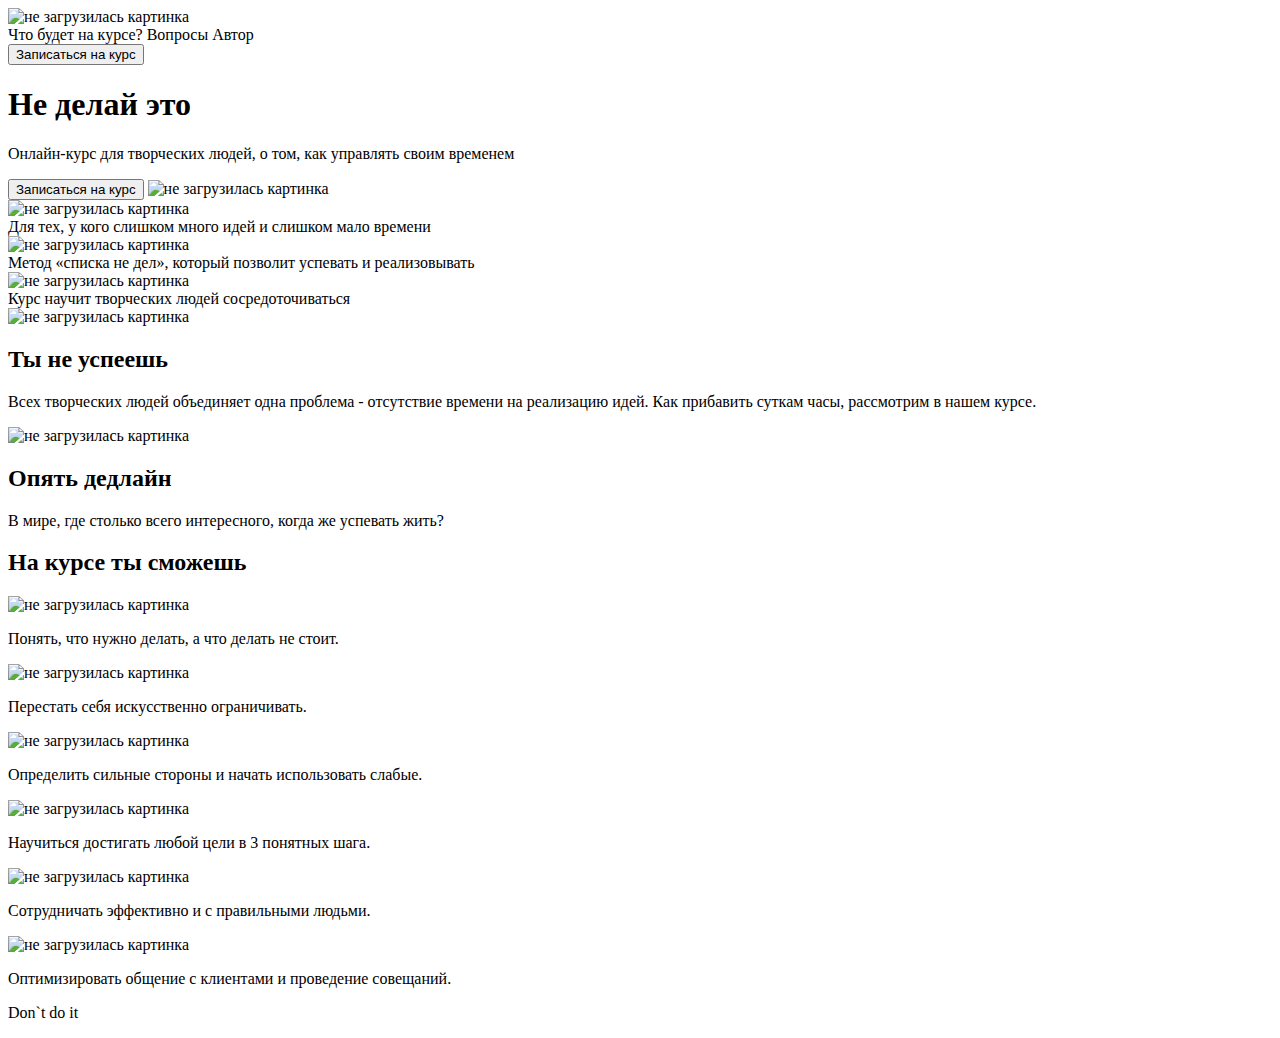
==== LW6/index.html @ 1d2e3273 "Add files via upload" ====
﻿<!DOCTYPE html>
<html lang="en">
<head>
  <link rel="stylesheet" href="css/style.css">
  <link href="https://fonts.googleapis.com/css2?family=Montserrat:wght@500;600;700&family=Roboto&family=Roboto+Condensed&display=swap" rel="stylesheet">
  <meta charset="UTF-8">
  <title>Document</title>
</head>
<body>
  <header class="header"> 
    <div class="review">
      <img class="review__image-dont" src="images/Do_not_do_it.png" alt="не загрузилась картинка"/>
      <div class="links">
        <a class="links__link-review">Что будет на курсе?</a>
        <a class="links__link-review">Вопросы</a>
        <a class="links__link-review">Автор</a>
      </div>
      <button class="review__target">Записаться на курс</button>
    </div>  
    <div class="main"> 
      <h1 class="main__title">Не <span class="main__title_focus">делай</span> это</h1>    
      <p class="main__subtitle">Онлайн-курс для творческих людей, о том, как управлять своим временем </p>
      <button class="main__target">Записаться на курс</button>
      <img class="main__image-done" src="images/Done.png" alt="не загрузилась картинка"/>
    </div>      
    <div class="description">
      <div class="description__section">
        <img class="description__image" src="images/Watch.png" alt="не загрузилась картинка"/>
        <div class="description__text">Для тех, у кого слишком много идей и слишком мало времени</div> 
      </div>
      <div class="description__section">
        <img class="description__image" src="images/Book.png" alt="не загрузилась картинка"/>
        <div class="description__text">Метод «списка не дел», который позволит успевать и реализовывать</div> 
      </div>
      <div class="description__section">
        <img class="description__image" src="images/Target.png" alt="не загрузилась картинка"/>
        <div class="description__text">Курс научит творческих людей сосредоточиваться</div> 
      </div>   
    </div>
  </header>  
  <article class="article-reasons">
    <img class="article-reasons__image-finances" src="images/Finances.png" alt="не загрузилась картинка"/>
    <div class="article-reasons__text">
      <h2 class="article-reasons__title">Ты не успеешь</h2>
      <p class="article-reasons__subtitle">Всех творческих людей объединяет одна проблема - отсутствие времени на реализацию идей. Как прибавить суткам часы, рассмотрим в нашем курсе.</p>  
    </div>
    <img class="article-reasons__image-mind" src="images/mind.png" alt="не загрузилась картинка"/>
    <div class="article-reasons__text">
      <h2 class="article-reasons__title">Опять дедлайн</h2>
      <p class="article-reasons__subtitle">В мире, где столько всего интересного, когда же успевать жить?</p>
    </div>  
  </article> 
  <article class="article-opportunities"> 
    <h2 class="article-opportunities__title">На курсе ты <span class="article-opportunities__title_focus">сможешь</span></h2>
    <div class="tickets">
      <div class="ticket">
        <img class="ticket__image" src="images/One_finger.png" alt="не загрузилась картинка"/>
        <p class="ticket__text">Понять, что нужно делать, а что делать не стоит.</p>  
      </div>  
      <div class="ticket">
        <img class="ticket__image" src="images/Two_fingers.png" alt="не загрузилась картинка"/>
        <p class="ticket__text">Перестать себя искусственно ограничивать.</p>  
      </div> 
      <div class="ticket">
        <img class="ticket__image" src="images/Three_fingers.png" alt="не загрузилась картинка"/>
        <p class="ticket__text">Определить сильные стороны и начать использовать слабые.</p>  
      </div>
      <div class="ticket">
        <img class="ticket__image" src="images/Four_fingers.png" alt="не загрузилась картинка"/>
        <p class="ticket__text">Научиться достигать любой цели в 3 понятных шага.</p>  
      </div>
      <div class="ticket">
        <img class="ticket__image" src="images/Five_fingers.png" alt="не загрузилась картинка"/>
        <p class="ticket__text">Сотрудничать эффективно и с правильными людьми.</p>  
      </div>
      <div class="ticket">
        <img class="ticket__image" src="images/Three_fingers_alternative.png" alt="не загрузилась картинка"/>
        <p class="ticket__text">Оптимизировать общение с клиентами и проведение совещаний.</p>  
      </div> 
    </div>    
  </article>
  <footer class="footer">
    <div class="footer__content">
      <p class="footer__text">Don`t <span class="footer__text_focus">do</span> it</p>
    </div>
  </footer>  
</body>
</html>
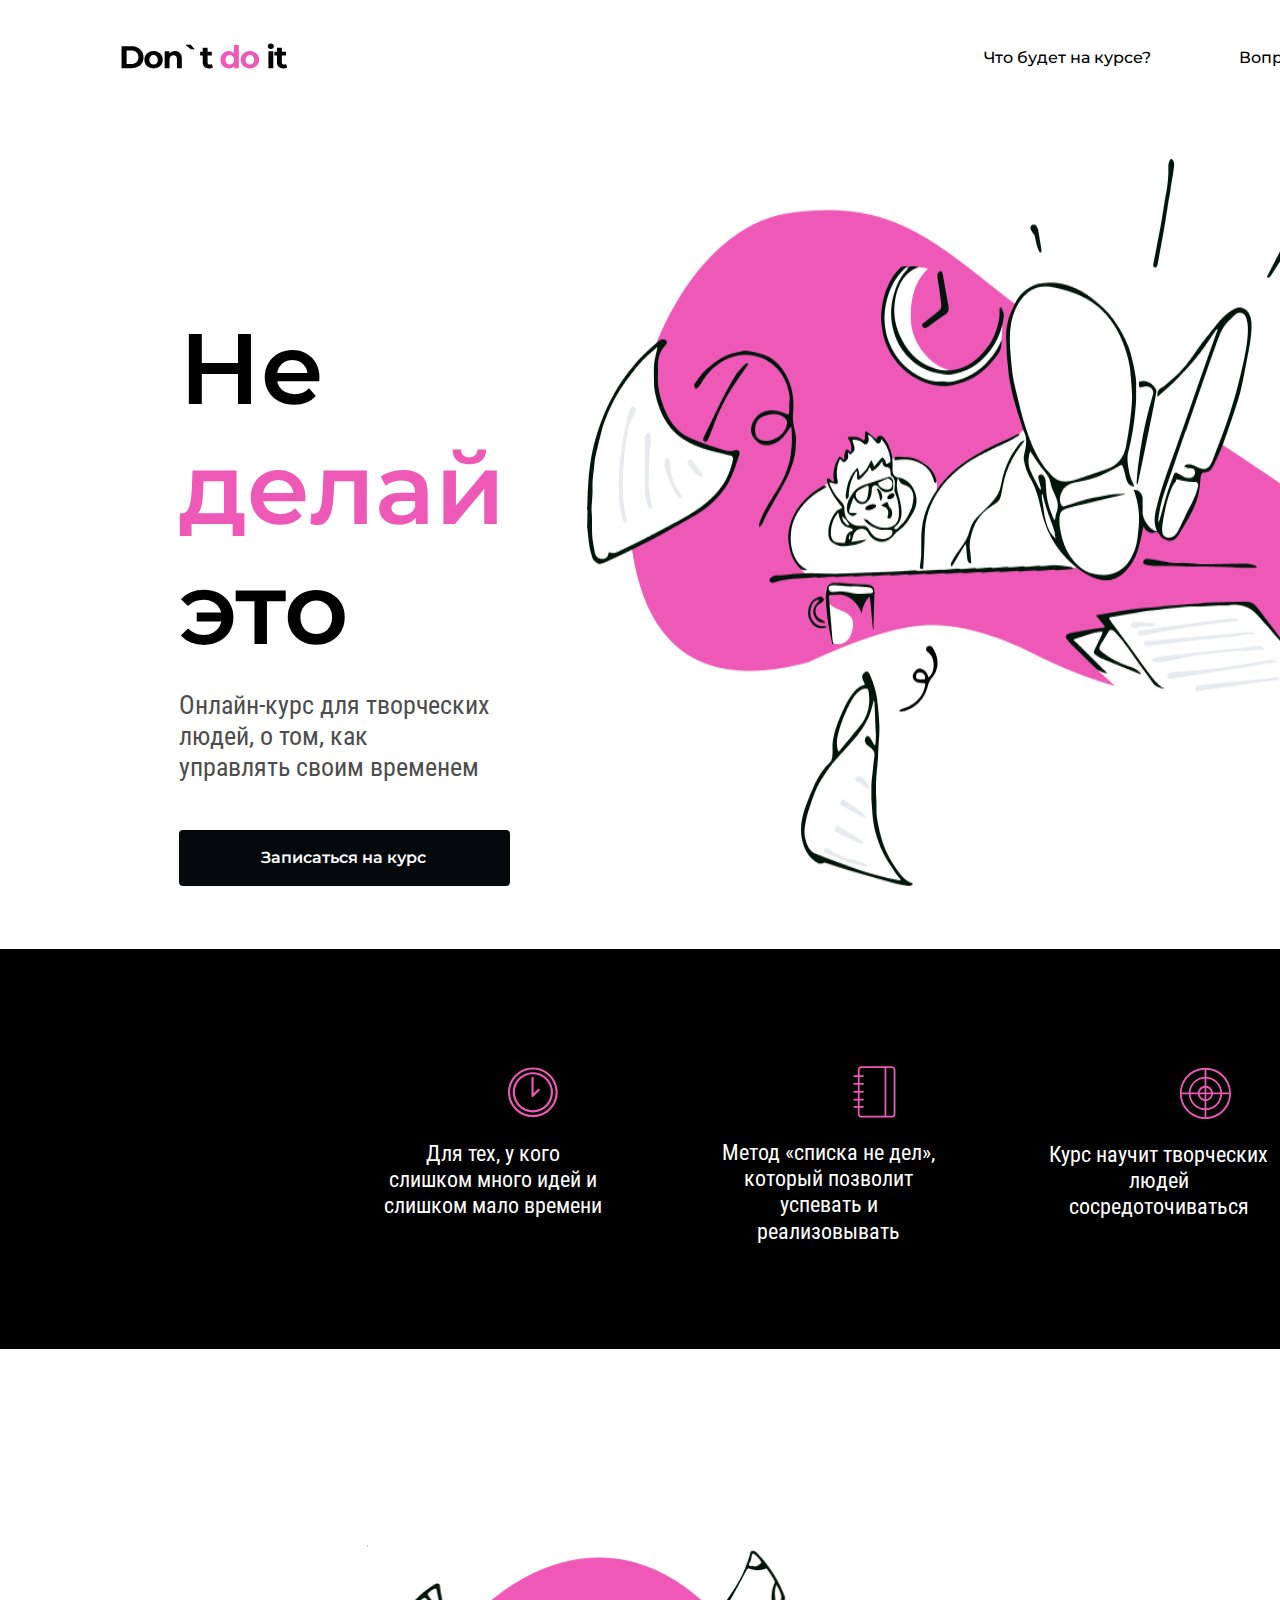
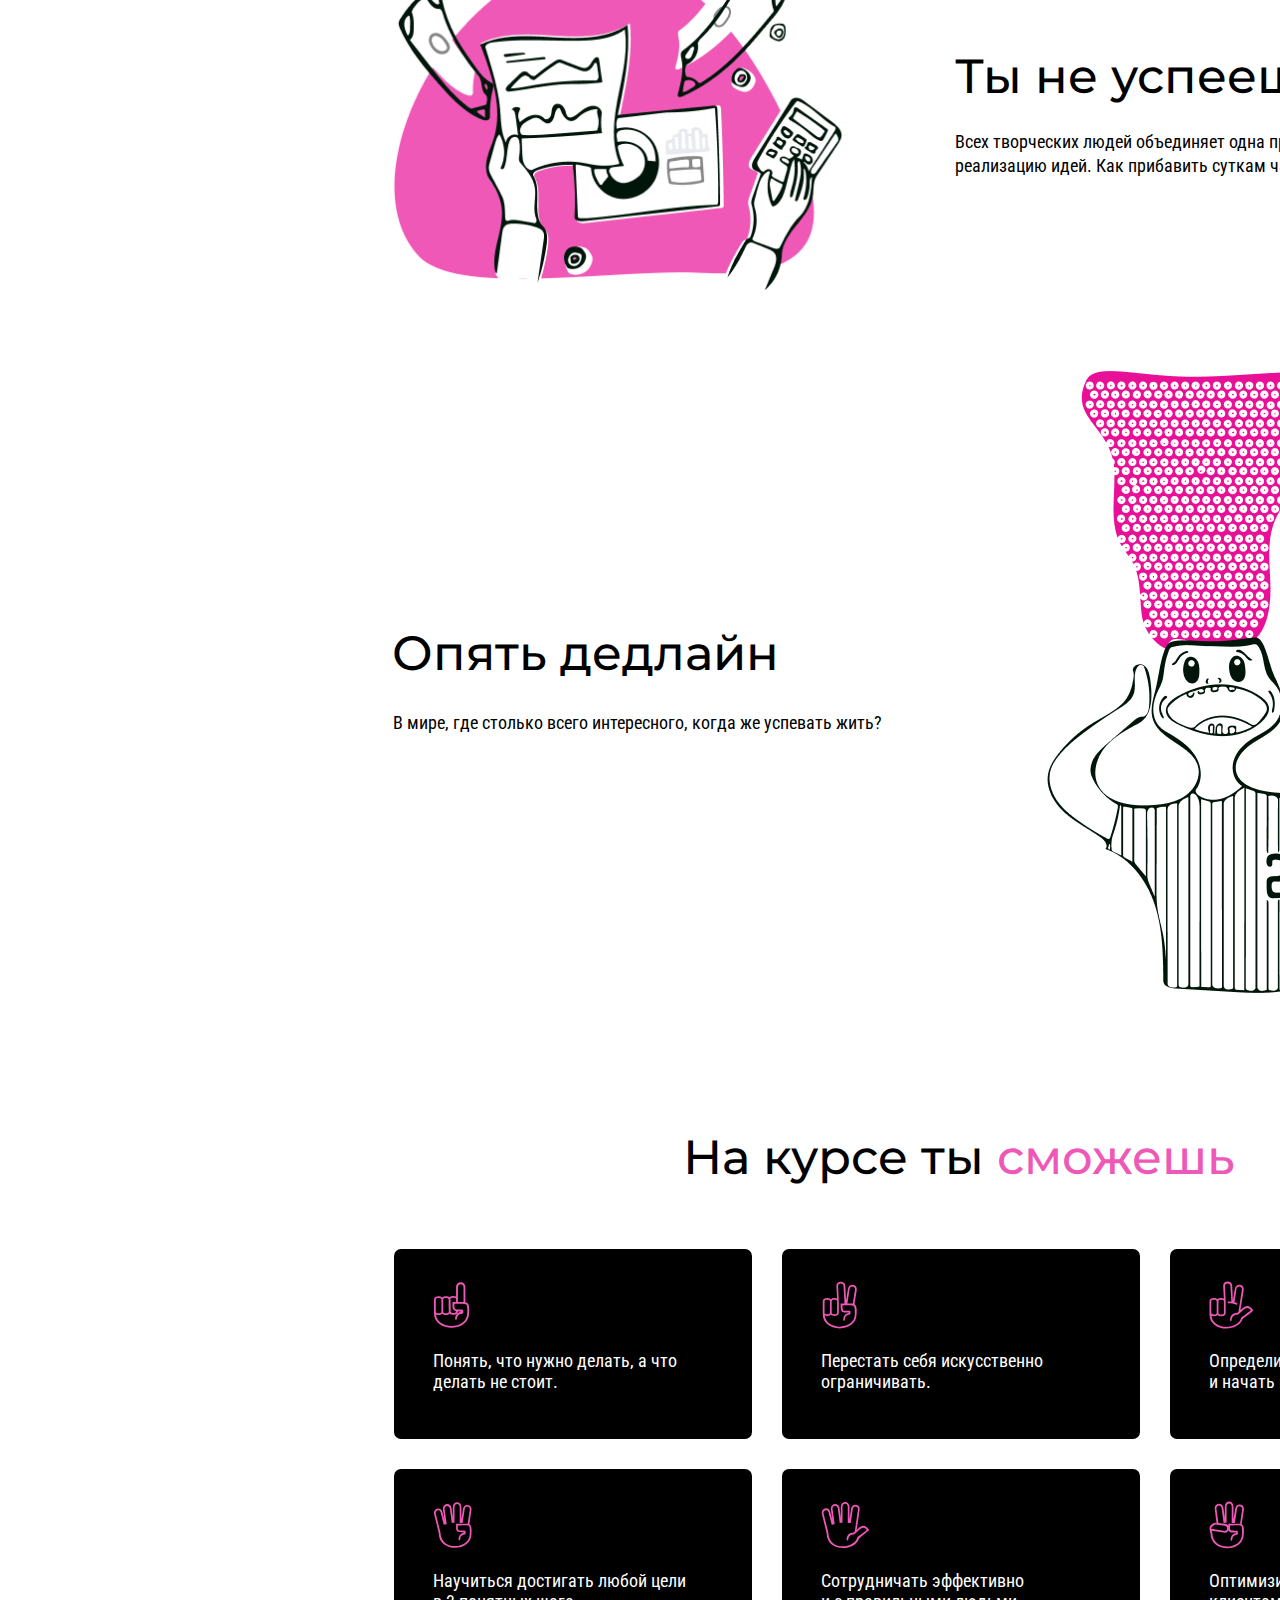
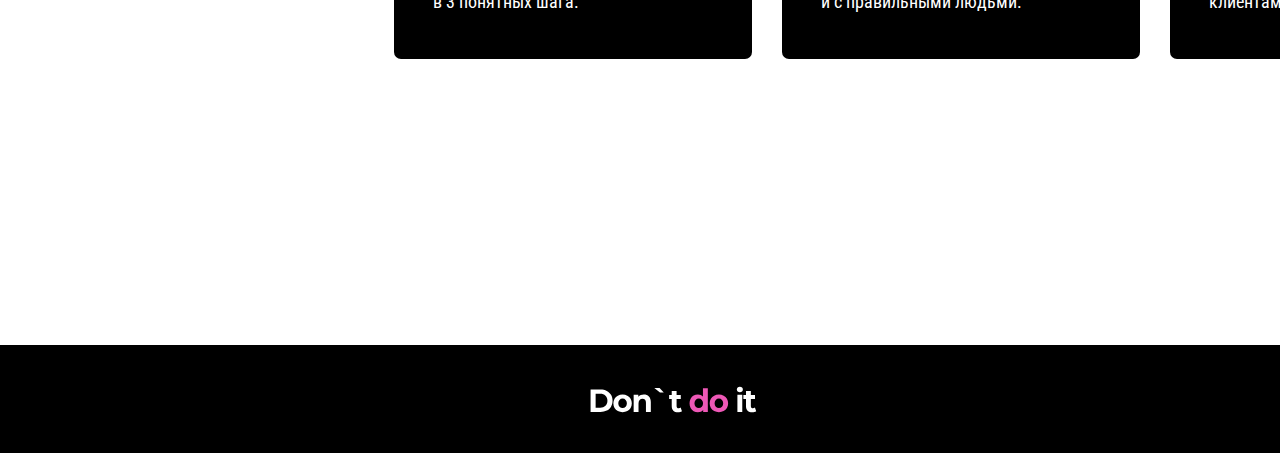
==== commit 69e0665b: "Add files via upload" ====
--- a/LW6/index.html
+++ b/LW6/index.html
@@ -1,88 +1,105 @@
-﻿<!DOCTYPE html>
-<html lang="en">
-<head>
-  <link rel="stylesheet" href="css/style.css">
-  <link href="https://fonts.googleapis.com/css2?family=Montserrat:wght@500;600;700&family=Roboto&family=Roboto+Condensed&display=swap" rel="stylesheet">
-  <meta charset="UTF-8">
-  <title>Document</title>
-</head>
-<body>
-  <header class="header"> 
-    <div class="review">
-      <img class="review__image-dont" src="images/Do_not_do_it.png" alt="не загрузилась картинка"/>
-      <div class="links">
-        <a class="links__link-review">Что будет на курсе?</a>
-        <a class="links__link-review">Вопросы</a>
-        <a class="links__link-review">Автор</a>
+<!DOCTYPE html>
+<html>
+  <head>
+    <meta charset="UTF-8"/>
+    <title>Лабораторная работа 6</title>
+    <link rel="stylesheet" href="css/style.css">
+    <link href="https://fonts.googleapis.com/css2?family=Montserrat:ital,wght@0,100;0,200;0,300;0,400;0,500;0,600;0,700;0,800;0,900;1,100;1,200;1,300;1,400;1,500;1,600;1,700;1,800;1,900&family=Roboto+Condensed:ital,wght@0,300;0,400;0,700;1,300;1,400;1,700&display=swap" rel="stylesheet">
+    <!-- >container__block-modificator<!-->
+  </head>
+  <body>
+    <div class="header">
+      <img class="header__logo" src="images/logo.svg" />
+      <div class="header__investments">
+		<!-- >шрифт должен быть  Montserrat<!-->
+        <p class="header__investments-part">Что будет на курсе?</p>
+        <p class="header__investments-part">Вопросы</p>
+        <p class="header__investments-part">Автор</p>
       </div>
-      <button class="review__target">Записаться на курс</button>
-    </div>  
-    <div class="main"> 
-      <h1 class="main__title">Не <span class="main__title_focus">делай</span> это</h1>    
-      <p class="main__subtitle">Онлайн-курс для творческих людей, о том, как управлять своим временем </p>
-      <button class="main__target">Записаться на курс</button>
-      <img class="main__image-done" src="images/Done.png" alt="не загрузилась картинка"/>
-    </div>      
-    <div class="description">
-      <div class="description__section">
-        <img class="description__image" src="images/Watch.png" alt="не загрузилась картинка"/>
-        <div class="description__text">Для тех, у кого слишком много идей и слишком мало времени</div> 
+      <div class="header__button">
+        <span class="header__button-text">Записаться на курс</span>
       </div>
-      <div class="description__section">
-        <img class="description__image" src="images/Book.png" alt="не загрузилась картинка"/>
-        <div class="description__text">Метод «списка не дел», который позволит успевать и реализовывать</div> 
+        <!-- >размер делаем не через padding, а width и height<!-->
+    </div>
+      <!-- >переименуй mainscreen<!-->
+    <div class="mainscreen">
+      <div class="mainscreen__left">
+        <p class="mainscreen__left-header">Не <span class="pink">делай</span> это</p>
+        <p class="mainscreen__left-text">Онлайн-курс для творческих людей, о том, как<br> управлять своим временем </p>
+        <div class="mainscreen__button">
+          <span class="mainscreen__button-text">Записаться на курс</span>
+        </div>
       </div>
-      <div class="description__section">
-        <img class="description__image" src="images/Target.png" alt="не загрузилась картинка"/>
-        <div class="description__text">Курс научит творческих людей сосредоточиваться</div> 
-      </div>   
+      <img class="mainscreen__image" src="images/Done.png" />
     </div>
-  </header>  
-  <article class="article-reasons">
-    <img class="article-reasons__image-finances" src="images/Finances.png" alt="не загрузилась картинка"/>
-    <div class="article-reasons__text">
-      <h2 class="article-reasons__title">Ты не успеешь</h2>
-      <p class="article-reasons__subtitle">Всех творческих людей объединяет одна проблема - отсутствие времени на реализацию идей. Как прибавить суткам часы, рассмотрим в нашем курсе.</p>  
+    <!-- >блок должен быть  blacklist<!-->
+    <div class="benefits">
+        <!-- >block1, block2 - не информативно, переименуй чтобы было понятно, что за план<!-->
+      <div class="benefits__blocks">
+        <div class="benefits__time">
+          <img class="benefits__time-icon" src="images/Icon1.svg"  />
+          <p class="benefits__text">Для тех, у кого слишком много идей и слишком мало времени</p>
+        </div>
+        <div class="benefits__notebooks">
+          <img class="benefits__notebooks-icon" src="images/Icon2.svg"  />
+          <p class="benefits__text">Метод «списка не дел», который позволит успевать и реализовывать</p>
+        </div>
+        <div class="benefits__target">
+          <img class="benefits__target-icon" src="images/Icon3.svg"  />
+          <p class="benefits__text">Курс научит творческих людей сосредоточиваться</p>
+        </div>
+      </div>
     </div>
-    <img class="article-reasons__image-mind" src="images/mind.png" alt="не загрузилась картинка"/>
-    <div class="article-reasons__text">
-      <h2 class="article-reasons__title">Опять дедлайн</h2>
-      <p class="article-reasons__subtitle">В мире, где столько всего интересного, когда же успевать жить?</p>
-    </div>  
-  </article> 
-  <article class="article-opportunities"> 
-    <h2 class="article-opportunities__title">На курсе ты <span class="article-opportunities__title_focus">сможешь</span></h2>
-    <div class="tickets">
-      <div class="ticket">
-        <img class="ticket__image" src="images/One_finger.png" alt="не загрузилась картинка"/>
-        <p class="ticket__text">Понять, что нужно делать, а что делать не стоит.</p>  
-      </div>  
-      <div class="ticket">
-        <img class="ticket__image" src="images/Two_fingers.png" alt="не загрузилась картинка"/>
-        <p class="ticket__text">Перестать себя искусственно ограничивать.</p>  
-      </div> 
-      <div class="ticket">
-        <img class="ticket__image" src="images/Three_fingers.png" alt="не загрузилась картинка"/>
-        <p class="ticket__text">Определить сильные стороны и начать использовать слабые.</p>  
+    <!-- >benefits_block звучит лучше<!-->
+    <div class="problems">
+      <div class="problems__left">
+        <img class="problems__left-image1" src="images/Finances.png" />
+        <h1 class="problems__left-header">Опять дедлайн</h1>
+        <p class="problems__left-text">В мире, где столько всего интересного, когда же успевать жить?</p>
       </div>
-      <div class="ticket">
-        <img class="ticket__image" src="images/Four_fingers.png" alt="не загрузилась картинка"/>
-        <p class="ticket__text">Научиться достигать любой цели в 3 понятных шага.</p>  
+      <div class="problems__right">
+        <h1 class="problems__right-header">Ты не успеешь</h1>
+        <p class="problems__right-text">Всех творческих людей объединяет одна проблема - отсутствие времени на реализацию идей. Как прибавить суткам часы, рассмотрим в нашем курсе.</p>
+        <img class="problems__right-image2" src="images/MindBlowing.png" />
       </div>
-      <div class="ticket">
-        <img class="ticket__image" src="images/Five_fingers.png" alt="не загрузилась картинка"/>
-        <p class="ticket__text">Сотрудничать эффективно и с правильными людьми.</p>  
+    </div>
+      <!-- >opportunities - не информативно, переименуй чтобы было понятно, что за план<!-->
+    <div class="opportunities">
+      <h1 class="opportunities__header">На курсе ты <span class="pink">сможешь</span></h1>
+       <!-- >в будущем каждый элемент должен иметь общий класс<!-->
+      <div class="opportunities__blocks">
+        <div class="opportunities__blocks-up">
+          <div class="opportunities__block">
+            <img class="opportunities__l1-image" src="images/l1.svg">
+            <p class="opportunities__text">Понять, что нужно делать, а что <br>делать не стоит.</p>
+          </div>
+          <div class="opportunities__block">
+            <img class="opportunities__l2-image" src="images/l2.svg">
+            <p class="opportunities__text">Перестать себя искусственно <br>ограничивать.</p>
+          </div>
+          <div class="opportunities__block">
+            <img class="opportunities__l3-image" src="images/l3.svg">
+            <p class="opportunities__text">Определить сильные стороны <br>и начать использовать слабые.</p>
+          </div>
+        </div>
+        <div class="opportunities__blocks-bottom">
+          <div class="opportunities__block">
+            <img class="opportunities__l4-image" src="images/l4.svg">
+            <p class="opportunities__text">Научиться достигать любой цели <br>в 3 понятных шага.</p>
+          </div>
+          <div class="opportunities__block">
+            <img class="opportunities__l5-image" src="images/l5.svg">
+            <p class="opportunities__text">Сотрудничать эффективно <br>и с правильными людьми.</p>
+          </div>
+          <div class="opportunities__block">
+            <img class="opportunities__l6-image" src="images/l6.svg">
+            <p class="opportunities__text">Оптимизировать общение с <br>клиентами и проведение совещаний.</p>
+          </div>
+        </div>
       </div>
-      <div class="ticket">
-        <img class="ticket__image" src="images/Three_fingers_alternative.png" alt="не загрузилась картинка"/>
-        <p class="ticket__text">Оптимизировать общение с клиентами и проведение совещаний.</p>  
-      </div> 
-    </div>    
-  </article>
-  <footer class="footer">
-    <div class="footer__content">
-      <p class="footer__text">Don`t <span class="footer__text_focus">do</span> it</p>
     </div>
-  </footer>  
-</body>
+    <footer class="footer">
+      <img class="footer__logo" src="images/footerlogo.svg">
+    </footer>
+  </body>
 </html>--- a/LW6/css/style.css
+++ b/LW6/css/style.css
@@ -0,0 +1,361 @@
+body
+{
+    margin: 0px;
+}
+
+.pink
+{
+    color: #EE58B6;
+}
+
+.header
+{
+    margin-left: 121px;
+    margin-top: 24px;
+    display: flex;
+    flex-direction: row;
+    width: 1782px;
+}
+
+.header__logo
+{
+    width: 167px;
+    margin-top: 3px; 
+}
+
+.header__investments
+{
+    font: 500 16px/1.25 normal;
+    font-family: Montserrat;
+    display: flex;
+    margin-left: 696px;
+    margin-top: 8px;
+}
+
+.header__investments-part
+{
+    margin-right: 88px;
+}
+
+.header__button
+{
+    background-color: #05090C;
+    width: 167px;
+    padding: 19px 40px;
+    border-radius: 4px;
+    margin-left: 10px;
+    margin-top: 5px;
+}
+
+.header__button-text
+{
+    font: 600 16px/1 normal;
+    color: #FFF;
+    font-family: Montserrat;
+}
+
+.mainscreen
+{
+    display: flex;
+    flex-direction: row;
+    width: 100%;
+}
+
+.mainscreen__left
+{
+    display: flex;
+    flex-direction: column;
+}
+
+
+.mainscreen__left-header
+{
+    font: 600 100px/1.2 normal;
+    font-family: Montserrat;
+    margin-top: 223px;
+    margin-left: 179px;
+    margin-bottom: 0px;
+}
+
+.mainscreen__left-text
+{
+    font: 400 26px/1.2 normal;
+    font-family: Roboto Condensed;
+    color: #4D4D4D;
+    margin-left: 179px;
+    margin-top: 22px;
+}
+
+.mainscreen__button
+{
+    background-color: #05090C;
+    padding: 19px 82px;
+    border-radius: 4px;
+    width: 167px;
+    margin-top: 20px;
+    margin-left: 179px;
+}
+
+.mainscreen__button-text
+{
+    font: 600 16px/1 normal;
+    font-family: Montserrat;
+    color: #FFF;
+}
+
+.mainscreen__image
+{
+    margin-left: 77px;
+    margin-top: 74px;
+}
+
+.benefits
+{
+    background-color: #000;
+    height: 287px;
+    width: 100%;
+    margin-bottom: 50px;
+    margin-top: 63px;
+    padding-top: 113px;
+}
+
+.benefits__blocks
+{
+    margin-left: 384px;
+    margin-bottom: 0px;
+    display: flex;
+    flex-direction: row;
+}
+
+.benefits__time
+{
+    width: 303px;
+    height: 145px;
+}
+
+.benefits__time-icon
+{
+    width: 60px;
+    margin-left: 119px;
+}
+
+.benefits__text
+{
+    font: 400 22px/1.2 normal;
+    font-family: Roboto Condensed;
+    color: #FFF;
+    text-align: center;
+    margin-top: 15px;
+}
+
+.benefits__notebooks
+{
+    width: 337px;
+    height: 145px;
+    margin-left: 105px;
+}
+
+.benefits__notebooks-icon
+{
+    width: 60px;
+    margin-left: 137px;
+}
+
+.benefits__target
+{
+    width: 337px;
+    height: 145px;
+    margin-left: 87px;
+    margin-top: 2px;
+}
+
+.benefits__target-icon
+{
+    width: 60px;
+    margin-left: 139px;
+}
+
+.problems
+{
+    display: flex;
+    flex-direction: row;
+    margin-left: 366px;
+    margin-top: 72px;
+    width: 1537px;
+}
+
+.problems__left-image1
+{
+    width: 535px;
+    margin-bottom: 33px;
+}
+
+.problems__right
+{
+    width: 574px;
+    display: flex;
+    flex-direction: column;
+    margin-top: 193px;
+    margin-left: 15px;
+}
+
+.problems__right-header
+{
+    font: 500 48px/1.25 normal;
+    font-family: Montserrat;
+}
+
+.problems__right-text
+{
+    font: 400 18px/1.35 normal;
+    font-family: Roboto Condensed;
+    position: relative;
+    bottom: 26px;
+}
+
+.problems__right-image2
+{
+    width: 504px;
+    margin-left: 68px;
+    margin-top: 115px;
+}
+
+.problems__left
+{
+    width: 574px;
+    display: flex;
+    flex-direction: column;
+}
+
+.problems__left-header
+{
+    font: 500 48px/1.25 normal;
+    font-family: Montserrat;
+    margin-top: 296px;
+    margin-left: 26px;
+    margin-bottom: 0px;
+    
+}
+
+.problems__left-text
+{
+    font: 400 18px/1.35 normal;
+    font-family: Roboto Condensed;
+    margin-top: 28px;
+    margin-left: 27px;
+}
+
+.opportunities
+{
+    margin-top: 101px;
+    margin-left: 394px;
+    width: 1509px;
+}
+
+.opportunities__blocks
+{
+    display: flex;
+    flex-direction: column;
+}
+
+.opportunities__blocks-up
+{
+    display: flex;
+    flex-direction: row;
+}
+
+.opportunities__blocks-bottom
+{
+    display: flex;
+    flex-direction: row;
+}
+
+.opportunities__header
+{
+    font: 500 48px/1.2 normal;
+    font-family: Montserrat;
+    margin-left: 289px;
+}
+
+.opportunities__block
+{
+    background-color: #000;
+    width: 358px;
+    height: 190px;
+    border-radius: 7px;
+    margin-top: 30px;
+    margin-right: 30px;
+}
+
+.opportunities__l1-image
+{
+    width: 37px;
+    height: 48px;
+    padding-left: 39px;
+    padding-top: 32px;
+}
+
+.opportunities__text
+{
+    font: 400 18px/1.15 normal;
+    font-family: Roboto Condensed;
+    color: #FFF;
+    margin-left: 39px;
+}
+
+.opportunities__l2-image
+{
+    width: 35px;
+    height: 48px;
+    margin-left: 40px;
+    margin-top: 32px;
+}
+
+.opportunities__l3-image
+{
+    width: 45px;
+    height: 48px;
+    margin-left: 39px;
+    margin-top: 32px;
+}
+
+.opportunities__l4-image
+{
+    width: 39px;
+    height: 48px;
+    margin-left: 39px;
+    margin-top: 32px;
+}
+
+.opportunities__l5-image
+{
+    width: 49px;
+    height: 48px;
+    margin-left: 39px;
+    margin-top: 32px;
+}
+
+.opportunities__l6-image
+{
+    width: 35px;
+    height: 48px;
+    margin-left: 39px;
+    margin-top: 32px;
+}
+
+.footer
+{
+    background-color: #000;
+    height: 108px;
+    width: 100%;
+    margin-top: 286px;
+    margin-bottom: 0px;
+}
+
+.footer__logo
+{
+    width: 167px;
+    margin-top: 41px;
+    margin-left: 46.1%;
+        
+}